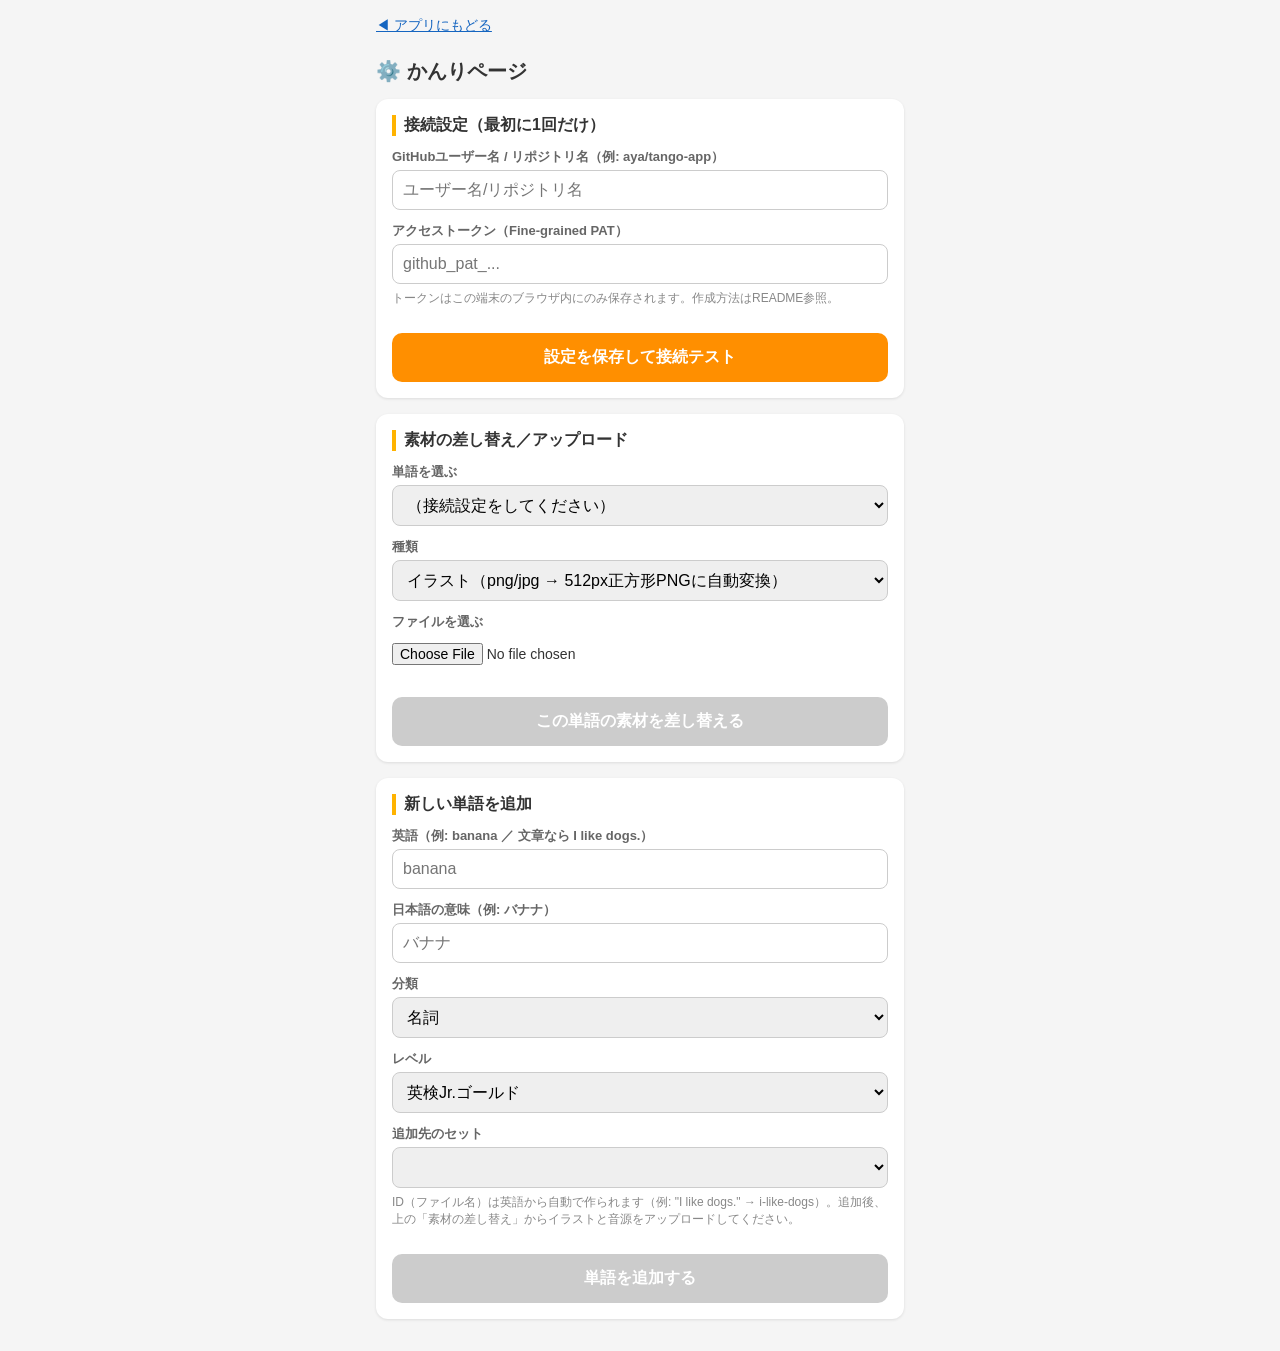
==== admin.html @ 0644fef7 "初版: フラッシュカード＆小テストアプリ（サンプル3セット24語） Co-Authored-By: Claude Fable 5 <noreply@anthropic.com>" ====
<!DOCTYPE html>
<html lang="ja">
<head>
<meta charset="UTF-8">
<meta name="viewport" content="width=device-width, initial-scale=1.0">
<title>かんりページ | えいごのたんご</title>
<style>
* { box-sizing: border-box; }
body {
  margin: 0;
  font-family: "Hiragino Sans", sans-serif;
  background: #f5f5f5;
  color: #333;
}
.wrap { max-width: 560px; margin: 0 auto; padding: 16px; }
h1 { font-size: 20px; }
h2 { font-size: 16px; margin: 24px 0 8px; border-left: 4px solid #ffb300; padding-left: 8px; }
.card { background: #fff; border-radius: 12px; padding: 16px; margin-bottom: 16px; box-shadow: 0 1px 3px rgba(0,0,0,0.1); }
label { display: block; font-size: 13px; font-weight: bold; margin: 12px 0 4px; color: #666; }
input[type=text], input[type=password], select {
  width: 100%; padding: 10px; font-size: 16px; border: 1px solid #ccc; border-radius: 8px;
}
input[type=file] { width: 100%; font-size: 14px; padding: 8px 0; }
button {
  width: 100%; padding: 14px; font-size: 16px; font-weight: bold;
  color: #fff; background: #ff8f00; border: none; border-radius: 10px; margin-top: 14px;
}
button:disabled { background: #ccc; }
button.secondary { background: #78909c; }
.msg { margin-top: 12px; padding: 10px; border-radius: 8px; font-size: 14px; white-space: pre-wrap; }
.msg.ok { background: #e8f5e9; color: #2e7d32; }
.msg.err { background: #ffebee; color: #c62828; }
.msg.info { background: #e3f2fd; color: #1565c0; }
.preview { margin-top: 10px; text-align: center; }
.preview img { max-width: 160px; border-radius: 10px; border: 1px solid #ddd; }
.note { font-size: 12px; color: #888; margin-top: 6px; }
a { color: #1565c0; }
.back { display: inline-block; margin-bottom: 10px; font-size: 14px; }
</style>
</head>
<body>
<div class="wrap">
  <a class="back" href="index.html">◀ アプリにもどる</a>
  <h1>⚙️ かんりページ</h1>

  <!-- ===== 設定 ===== -->
  <div class="card" id="setup-card">
    <h2 style="margin-top:0">接続設定（最初に1回だけ）</h2>
    <label>GitHubユーザー名 / リポジトリ名（例: aya/tango-app）</label>
    <input type="text" id="repo" placeholder="ユーザー名/リポジトリ名">
    <label>アクセストークン（Fine-grained PAT）</label>
    <input type="password" id="token" placeholder="github_pat_...">
    <p class="note">トークンはこの端末のブラウザ内にのみ保存されます。作成方法はREADME参照。</p>
    <button id="save-setup">設定を保存して接続テスト</button>
    <div id="setup-msg"></div>
  </div>

  <!-- ===== 素材の差し替え ===== -->
  <div class="card">
    <h2 style="margin-top:0">素材の差し替え／アップロード</h2>
    <label>単語を選ぶ</label>
    <select id="word-select"><option>（接続設定をしてください）</option></select>
    <label>種類</label>
    <select id="kind-select">
      <option value="image">イラスト（png/jpg → 512px正方形PNGに自動変換）</option>
      <option value="audio">音源（mp3ファイル）</option>
    </select>
    <label>ファイルを選ぶ</label>
    <input type="file" id="file-input">
    <div class="preview" id="preview"></div>
    <button id="upload-btn" disabled>この単語の素材を差し替える</button>
    <div id="upload-msg"></div>
  </div>

  <!-- ===== 単語の追加 ===== -->
  <div class="card">
    <h2 style="margin-top:0">新しい単語を追加</h2>
    <label>英語（例: banana ／ 文章なら I like dogs.）</label>
    <input type="text" id="new-text" placeholder="banana">
    <label>日本語の意味（例: バナナ）</label>
    <input type="text" id="new-ja" placeholder="バナナ">
    <label>分類</label>
    <select id="new-category">
      <option value="noun">名詞</option>
      <option value="function-word">機能語</option>
      <option value="sentence">文章</option>
    </select>
    <label>レベル</label>
    <select id="new-level">
      <option value="eiken-jr-gold">英検Jr.ゴールド</option>
      <option value="eiken-5">英検5級</option>
    </select>
    <label>追加先のセット</label>
    <select id="new-set"></select>
    <p class="note">ID（ファイル名）は英語から自動で作られます（例: "I like dogs." → i-like-dogs）。追加後、上の「素材の差し替え」からイラストと音源をアップロードしてください。</p>
    <button id="add-btn" disabled>単語を追加する</button>
    <div id="add-msg"></div>
  </div>
</div>

<script>
"use strict";

const LS_REPO = "tango-admin-repo";
const LS_TOKEN = "tango-admin-token";

let repo = localStorage.getItem(LS_REPO) || "";
let token = localStorage.getItem(LS_TOKEN) || "";
let wordsDoc = null;   // words.json の中身
let setsDoc = null;    // sets.json の中身
let wordsSha = null;   // GitHub上のwords.jsonのSHA（更新に必要）

const $ = (id) => document.getElementById(id);

function showMsg(id, text, cls) {
  $(id).innerHTML = `<div class="msg ${cls}">${text}</div>`;
}

// ---------- GitHub API ----------

function apiUrl(path) {
  return `https://api.github.com/repos/${repo}/contents/${path}`;
}

async function ghGet(path) {
  const res = await fetch(apiUrl(path), {
    headers: { Authorization: `Bearer ${token}`, Accept: "application/vnd.github+json" },
  });
  if (!res.ok) throw new Error(`GET ${path}: ${res.status} ${await res.text()}`);
  return res.json();
}

async function ghGetSha(path) {
  const res = await fetch(apiUrl(path), {
    headers: { Authorization: `Bearer ${token}`, Accept: "application/vnd.github+json" },
  });
  if (res.status === 404) return null;
  if (!res.ok) throw new Error(`GET ${path}: ${res.status}`);
  return (await res.json()).sha;
}

async function ghPut(path, base64Content, message) {
  const sha = await ghGetSha(path);
  const body = { message, content: base64Content };
  if (sha) body.sha = sha;
  const res = await fetch(apiUrl(path), {
    method: "PUT",
    headers: { Authorization: `Bearer ${token}`, Accept: "application/vnd.github+json" },
    body: JSON.stringify(body),
  });
  if (!res.ok) throw new Error(`PUT ${path}: ${res.status} ${await res.text()}`);
  return res.json();
}

function b64encodeText(text) {
  return btoa(String.fromCharCode(...new TextEncoder().encode(text)));
}

function b64encodeBytes(uint8) {
  let bin = "";
  const chunk = 0x8000;
  for (let i = 0; i < uint8.length; i += chunk) {
    bin += String.fromCharCode(...uint8.subarray(i, i + chunk));
  }
  return btoa(bin);
}

// ---------- 初期化・接続 ----------

async function connect() {
  const wordsFile = await ghGet("content/words.json");
  wordsSha = wordsFile.sha;
  wordsDoc = JSON.parse(new TextDecoder().decode(Uint8Array.from(atob(wordsFile.content.replace(/\n/g, "")), (c) => c.charCodeAt(0))));
  const setsFile = await ghGet("content/sets.json");
  setsDoc = JSON.parse(new TextDecoder().decode(Uint8Array.from(atob(setsFile.content.replace(/\n/g, "")), (c) => c.charCodeAt(0))));
  fillWordSelect();
  fillSetSelect();
  $("upload-btn").disabled = false;
  $("add-btn").disabled = false;
}

function fillWordSelect() {
  const sel = $("word-select");
  sel.innerHTML = "";
  wordsDoc.words.forEach((w) => {
    const opt = document.createElement("option");
    opt.value = w.id;
    opt.textContent = `${w.text}（${w.ja || ""}） — ${w.id}`;
    sel.appendChild(opt);
  });
}

function fillSetSelect() {
  const sel = $("new-set");
  sel.innerHTML = "";
  setsDoc.sets.forEach((s, i) => {
    const opt = document.createElement("option");
    opt.value = s.id;
    opt.textContent = `セット${i + 1}　${s.title}`;
    sel.appendChild(opt);
  });
}

$("save-setup").onclick = async () => {
  repo = $("repo").value.trim();
  token = $("token").value.trim();
  if (!repo.includes("/") || !token) {
    showMsg("setup-msg", "リポジトリ名（ユーザー名/リポジトリ名）とトークンを入力してください。", "err");
    return;
  }
  showMsg("setup-msg", "接続中…", "info");
  try {
    localStorage.setItem(LS_REPO, repo);
    localStorage.setItem(LS_TOKEN, token);
    await connect();
    showMsg("setup-msg", "✅ 接続できました！設定は保存済みです。", "ok");
  } catch (e) {
    showMsg("setup-msg", `接続できませんでした。リポジトリ名とトークンを確認してください。\n${e.message}`, "err");
  }
};

// ---------- 画像の正方形PNG変換 ----------

function fileToSquarePng(file, size = 512) {
  return new Promise((resolve, reject) => {
    const img = new Image();
    img.onload = () => {
      const canvas = document.createElement("canvas");
      canvas.width = canvas.height = size;
      const ctx = canvas.getContext("2d");
      ctx.fillStyle = "#ffffff";
      ctx.fillRect(0, 0, size, size);
      // 中央に収まるよう縮小（余白は白）
      const scale = Math.min(size / img.width, size / img.height);
      const w = img.width * scale, h = img.height * scale;
      ctx.drawImage(img, (size - w) / 2, (size - h) / 2, w, h);
      canvas.toBlob((blob) => blob ? resolve(blob) : reject(new Error("変換失敗")), "image/png");
    };
    img.onerror = () => reject(new Error("画像を読み込めませんでした"));
    img.src = URL.createObjectURL(file);
  });
}

// ---------- 素材アップロード ----------

$("file-input").onchange = () => {
  const f = $("file-input").files[0];
  const pv = $("preview");
  pv.innerHTML = "";
  if (f && f.type.startsWith("image/")) {
    const img = document.createElement("img");
    img.src = URL.createObjectURL(f);
    pv.appendChild(img);
  } else if (f) {
    pv.textContent = `🎵 ${f.name}`;
  }
};

$("upload-btn").onclick = async () => {
  const wordId = $("word-select").value;
  const kind = $("kind-select").value;
  const file = $("file-input").files[0];
  if (!file) { showMsg("upload-msg", "ファイルを選んでください。", "err"); return; }

  $("upload-btn").disabled = true;
  showMsg("upload-msg", "アップロード中…", "info");
  try {
    let path, bytes;
    if (kind === "image") {
      if (!file.type.startsWith("image/")) throw new Error("画像ファイルを選んでください。");
      const blob = await fileToSquarePng(file);
      bytes = new Uint8Array(await blob.arrayBuffer());
      path = `content/images/${wordId}.png`;
    } else {
      if (!/\.mp3$/i.test(file.name)) throw new Error("mp3ファイルを選んでください。");
      bytes = new Uint8Array(await file.arrayBuffer());
      path = `content/audio/${wordId}.mp3`;
    }
    await ghPut(path, b64encodeBytes(bytes), `素材更新: ${path}`);
    showMsg("upload-msg", `✅ 差し替えました！\n${path}\n1分ほどでアプリに反映されます。`, "ok");
  } catch (e) {
    showMsg("upload-msg", `失敗しました。\n${e.message}`, "err");
  } finally {
    $("upload-btn").disabled = false;
  }
};

// ---------- 単語の追加 ----------

function makeId(text) {
  return text.toLowerCase()
    .replace(/[^a-z0-9\s-]/g, "")
    .trim()
    .replace(/\s+/g, "-");
}

$("add-btn").onclick = async () => {
  const text = $("new-text").value.trim();
  const ja = $("new-ja").value.trim();
  const category = $("new-category").value;
  const level = $("new-level").value;
  const setId = $("new-set").value;
  if (!text) { showMsg("add-msg", "英語を入力してください。", "err"); return; }
  const id = makeId(text);
  if (!id) { showMsg("add-msg", "IDを作れませんでした。英語の綴りを確認してください。", "err"); return; }
  if (wordsDoc.words.some((w) => w.id === id)) {
    showMsg("add-msg", `「${id}」はすでに登録されています。`, "err");
    return;
  }

  $("add-btn").disabled = true;
  showMsg("add-msg", "追加中…", "info");
  try {
    wordsDoc.words.push({ id, text, ja, category, level });
    await ghPut("content/words.json", b64encodeText(JSON.stringify(wordsDoc, null, 2)), `単語追加: ${id}`);
    const set = setsDoc.sets.find((s) => s.id === setId);
    if (set && !set.words.includes(id)) {
      set.words.push(id);
      await ghPut("content/sets.json", b64encodeText(JSON.stringify(setsDoc, null, 2)), `セットに追加: ${id} → ${setId}`);
    }
    fillWordSelect();
    $("word-select").value = id;
    $("new-text").value = ""; $("new-ja").value = "";
    showMsg("add-msg", `✅ 「${text}」を追加しました（ID: ${id}）。\nつづけて上の「素材の差し替え」からイラストと音源をアップロードしてください。`, "ok");
  } catch (e) {
    showMsg("add-msg", `失敗しました。\n${e.message}`, "err");
  } finally {
    $("add-btn").disabled = false;
  }
};

// ---------- 起動 ----------

(async () => {
  if (repo && token) {
    $("repo").value = repo;
    $("token").value = token;
    showMsg("setup-msg", "保存済みの設定で接続中…", "info");
    try {
      await connect();
      showMsg("setup-msg", "✅ 接続済みです。", "ok");
    } catch (e) {
      showMsg("setup-msg", `自動接続に失敗しました。設定を確認してください。\n${e.message}`, "err");
    }
  }
})();
</script>
</body>
</html>
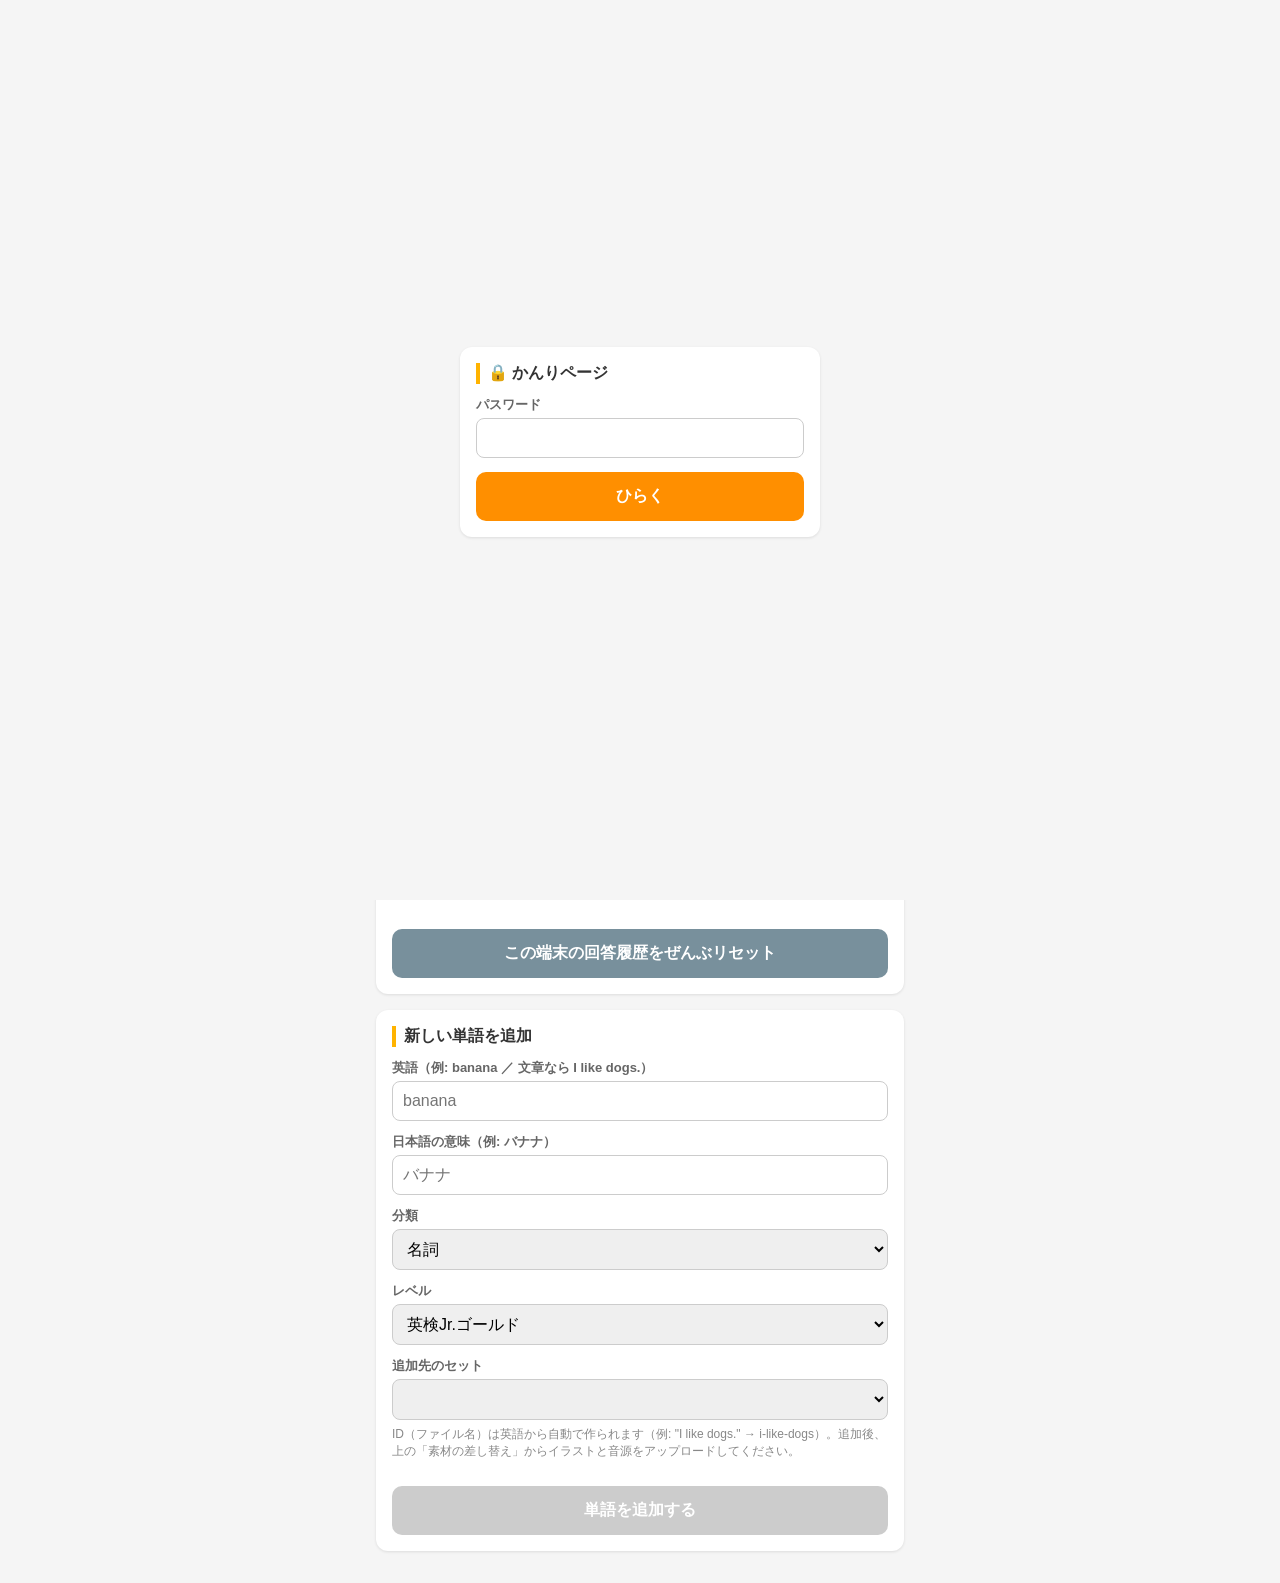
==== commit ff09e72d: "管理ページ: パスワードゲートと回答履歴リセットを追加、ホームの入口を目立たなく Co-Authored-By: Claude Fable 5 <noreply@anthropic.com>" ====
--- a/admin.html
+++ b/admin.html
@@ -39,6 +39,17 @@
 </style>
 </head>
 <body>
+<!-- ===== パスワードゲート ===== -->
+<div id="gate" style="position:fixed; inset:0; background:#f5f5f5; z-index:1000; display:flex; align-items:center; justify-content:center;">
+  <div class="card" style="width:90%; max-width:360px;">
+    <h2 style="margin-top:0">🔒 かんりページ</h2>
+    <label>パスワード</label>
+    <input type="password" id="gate-pass" inputmode="numeric" autocomplete="off">
+    <button id="gate-btn">ひらく</button>
+    <div id="gate-msg"></div>
+  </div>
+</div>
+
 <div class="wrap">
   <a class="back" href="index.html">◀ アプリにもどる</a>
   <h1>⚙️ かんりページ</h1>
@@ -70,6 +81,15 @@
     <div class="preview" id="preview"></div>
     <button id="upload-btn" disabled>この単語の素材を差し替える</button>
     <div id="upload-msg"></div>
+  </div>
+
+  <!-- ===== 回答履歴のリセット ===== -->
+  <div class="card">
+    <h2 style="margin-top:0">回答履歴のリセット</h2>
+    <p class="note" id="reset-info">読み込み中…</p>
+    <p class="note">この端末に保存されている回答履歴（マスター記録・まちがい回数）をすべて消します。単語や素材は消えません。端末ごとに履歴は別なので、消したい端末のブラウザでこのページを開いて実行してください。</p>
+    <button id="reset-btn" class="secondary">この端末の回答履歴をぜんぶリセット</button>
+    <div id="reset-msg"></div>
   </div>
 
   <!-- ===== 単語の追加 ===== -->
@@ -103,6 +123,49 @@
 
 const LS_REPO = "tango-admin-repo";
 const LS_TOKEN = "tango-admin-token";
+const PROGRESS_KEY = "tango-progress-v1"; // app.js と同じキー
+
+// ---------- パスワードゲート ----------
+// ハッシュ照合（平文をソースに残さないため）。パスワード変更時は下のハッシュを差し替える
+const GATE_HASH = "c0611aea5581c0d34b76f1bcf0bcb8742228caeb47c13974ae5b6f21bcc106e1";
+
+async function sha256hex(text) {
+  const buf = await crypto.subtle.digest("SHA-256", new TextEncoder().encode(text));
+  return [...new Uint8Array(buf)].map((b) => b.toString(16).padStart(2, "0")).join("");
+}
+
+async function tryGate() {
+  const input = document.getElementById("gate-pass").value.trim();
+  if ((await sha256hex(input)) === GATE_HASH) {
+    sessionStorage.setItem("tango-gate-ok", "1"); // タブを閉じるまで有効
+    document.getElementById("gate").remove();
+  } else {
+    document.getElementById("gate-msg").innerHTML = '<div class="msg err">パスワードがちがいます。</div>';
+  }
+}
+document.getElementById("gate-btn").onclick = tryGate;
+document.getElementById("gate-pass").addEventListener("keydown", (e) => { if (e.key === "Enter") tryGate(); });
+if (sessionStorage.getItem("tango-gate-ok") === "1") document.getElementById("gate").remove();
+
+// ---------- 回答履歴のリセット ----------
+
+function describeProgress() {
+  const p = JSON.parse(localStorage.getItem(PROGRESS_KEY) || "{}");
+  const n = Object.keys(p).length;
+  document.getElementById("reset-info").textContent =
+    n ? `この端末には ${n} 語分の回答履歴があります。` : "この端末に回答履歴はありません。";
+  return n;
+}
+describeProgress();
+
+document.getElementById("reset-btn").onclick = () => {
+  const n = describeProgress();
+  if (!n) { showMsg("reset-msg", "消す履歴がありません。", "info"); return; }
+  if (!confirm(`${n} 語分の回答履歴を消します。元に戻せません。よろしいですか？`)) return;
+  localStorage.removeItem(PROGRESS_KEY);
+  describeProgress();
+  showMsg("reset-msg", "✅ リセットしました。アプリを開き直すと全セット0からになります。", "ok");
+};
 
 let repo = localStorage.getItem(LS_REPO) || "";
 let token = localStorage.getItem(LS_TOKEN) || "";
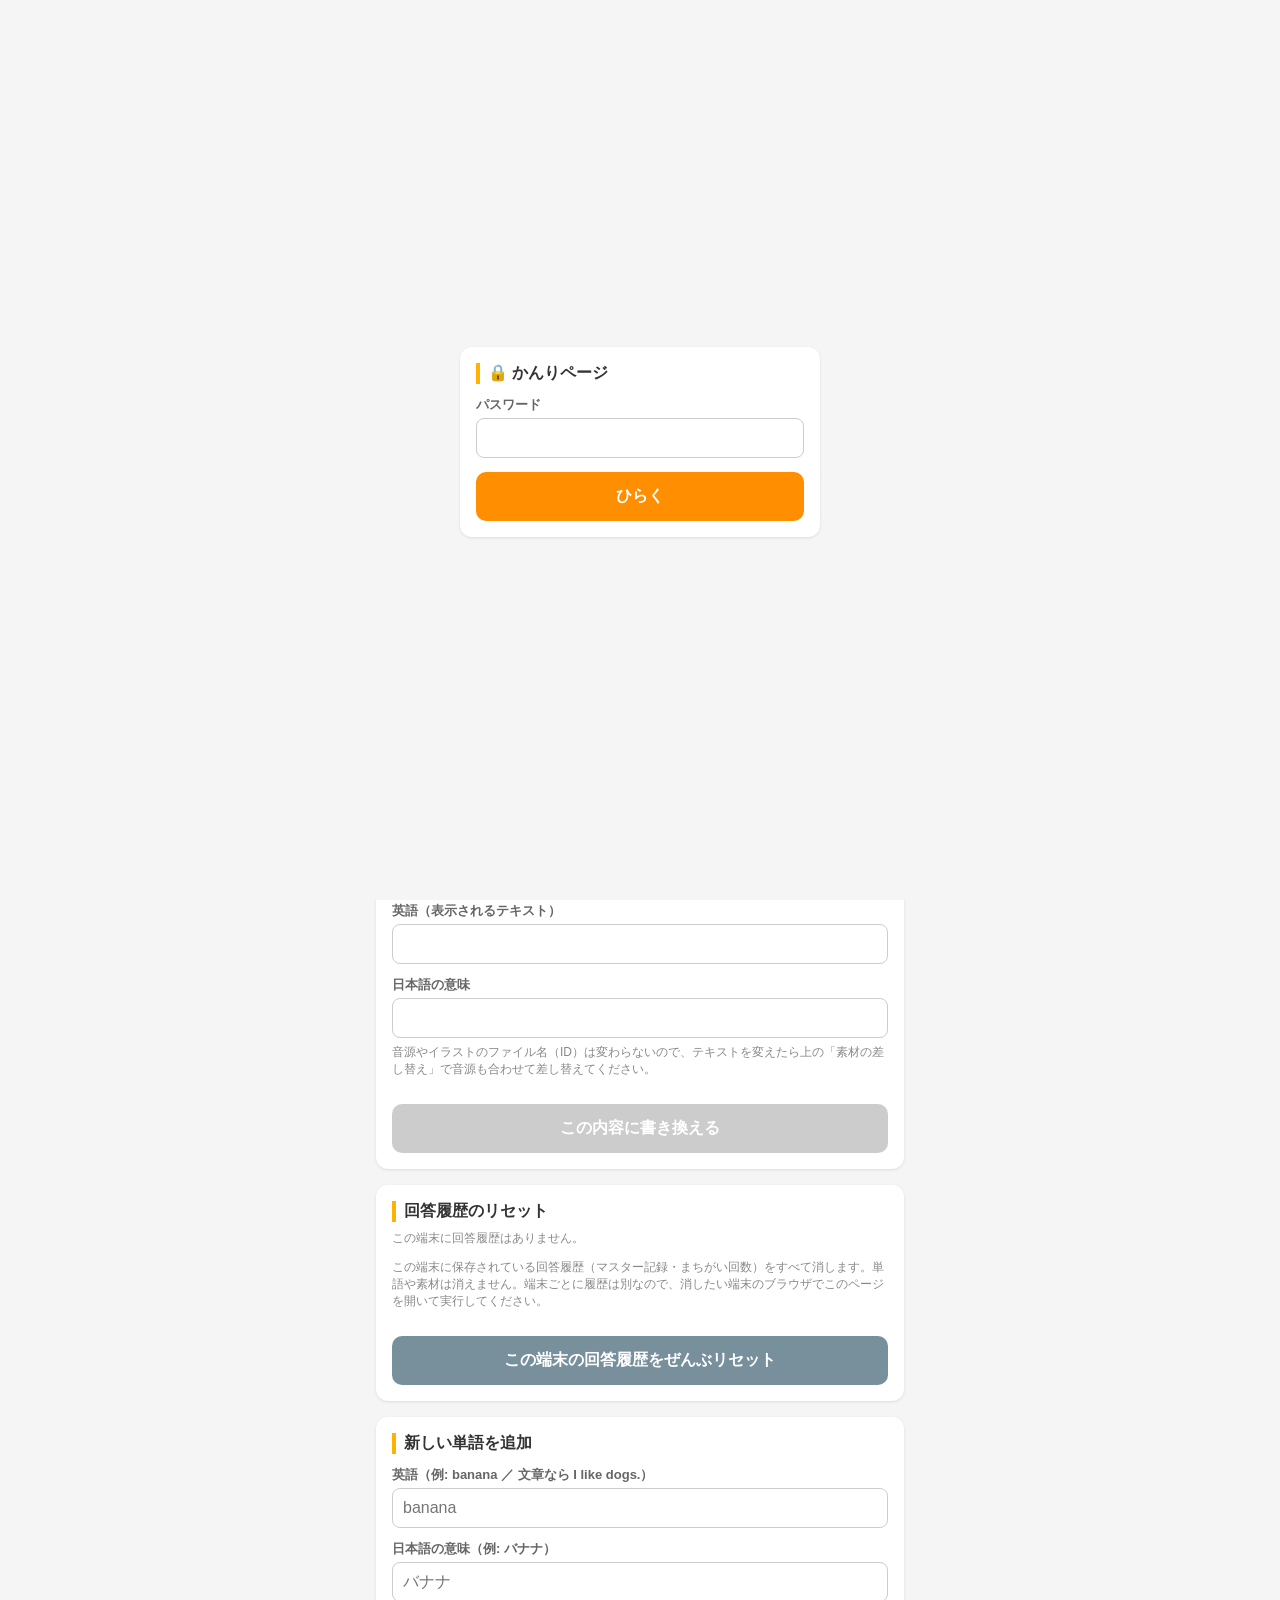
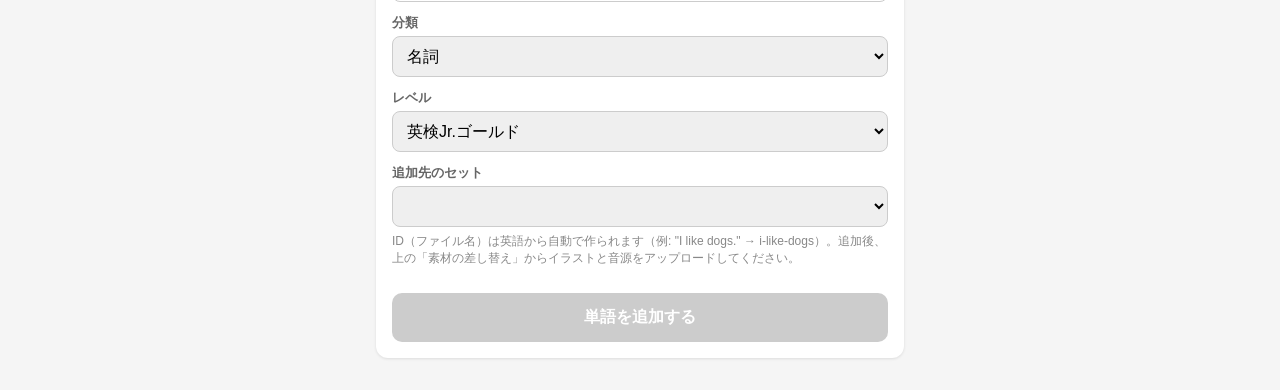
==== commit 3588aca2: "管理ページに単語・文章の編集機能を追加 Co-Authored-By: Claude Fable 5 <noreply@anthropic.com>" ====
--- a/admin.html
+++ b/admin.html
@@ -81,6 +81,20 @@
     <div class="preview" id="preview"></div>
     <button id="upload-btn" disabled>この単語の素材を差し替える</button>
     <div id="upload-msg"></div>
+  </div>
+
+  <!-- ===== 単語・文章の編集 ===== -->
+  <div class="card">
+    <h2 style="margin-top:0">単語・文章の編集</h2>
+    <label>編集する単語・文章を選ぶ</label>
+    <select id="edit-select"><option>（接続設定をしてください）</option></select>
+    <label>英語（表示されるテキスト）</label>
+    <input type="text" id="edit-text">
+    <label>日本語の意味</label>
+    <input type="text" id="edit-ja">
+    <p class="note">音源やイラストのファイル名（ID）は変わらないので、テキストを変えたら上の「素材の差し替え」で音源も合わせて差し替えてください。</p>
+    <button id="edit-btn" disabled>この内容に書き換える</button>
+    <div id="edit-msg"></div>
   </div>
 
   <!-- ===== 回答履歴のリセット ===== -->
@@ -240,18 +254,61 @@
   fillSetSelect();
   $("upload-btn").disabled = false;
   $("add-btn").disabled = false;
+  $("edit-btn").disabled = false;
 }
 
 function fillWordSelect() {
-  const sel = $("word-select");
-  sel.innerHTML = "";
-  wordsDoc.words.forEach((w) => {
-    const opt = document.createElement("option");
-    opt.value = w.id;
-    opt.textContent = `${w.text}（${w.ja || ""}） — ${w.id}`;
-    sel.appendChild(opt);
-  });
-}
+  ["word-select", "edit-select"].forEach((selId) => {
+    const sel = $(selId);
+    sel.innerHTML = "";
+    wordsDoc.words.forEach((w) => {
+      const opt = document.createElement("option");
+      opt.value = w.id;
+      opt.textContent = `${w.text}（${w.ja || ""}） — ${w.id}`;
+      sel.appendChild(opt);
+    });
+  });
+  loadEditFields();
+}
+
+// ---------- 単語・文章の編集 ----------
+
+function loadEditFields() {
+  const w = wordsDoc.words.find((x) => x.id === $("edit-select").value);
+  if (!w) return;
+  $("edit-text").value = w.text;
+  $("edit-ja").value = w.ja || "";
+}
+
+$("edit-select").onchange = loadEditFields;
+
+$("edit-btn").onclick = async () => {
+  const w = wordsDoc.words.find((x) => x.id === $("edit-select").value);
+  const text = $("edit-text").value.trim();
+  const ja = $("edit-ja").value.trim();
+  if (!w) return;
+  if (!text) { showMsg("edit-msg", "英語テキストを入力してください。", "err"); return; }
+  if (text === w.text && ja === (w.ja || "")) {
+    showMsg("edit-msg", "変更がありません。", "info");
+    return;
+  }
+  $("edit-btn").disabled = true;
+  showMsg("edit-msg", "保存中…", "info");
+  try {
+    const before = w.text;
+    w.text = text;
+    w.ja = ja;
+    await ghPut("content/words.json", b64encodeText(JSON.stringify(wordsDoc, null, 2)), `単語編集: ${w.id}（${before} → ${text}）`);
+    fillWordSelect();
+    $("edit-select").value = w.id;
+    loadEditFields();
+    showMsg("edit-msg", `✅ 書き換えました！\n「${before}」→「${text}」\n1分ほどでアプリに反映されます。音源が合わなくなった場合は上の「素材の差し替え」からアップロードしてください。`, "ok");
+  } catch (e) {
+    showMsg("edit-msg", `失敗しました。\n${e.message}`, "err");
+  } finally {
+    $("edit-btn").disabled = false;
+  }
+};
 
 function fillSetSelect() {
   const sel = $("new-set");
